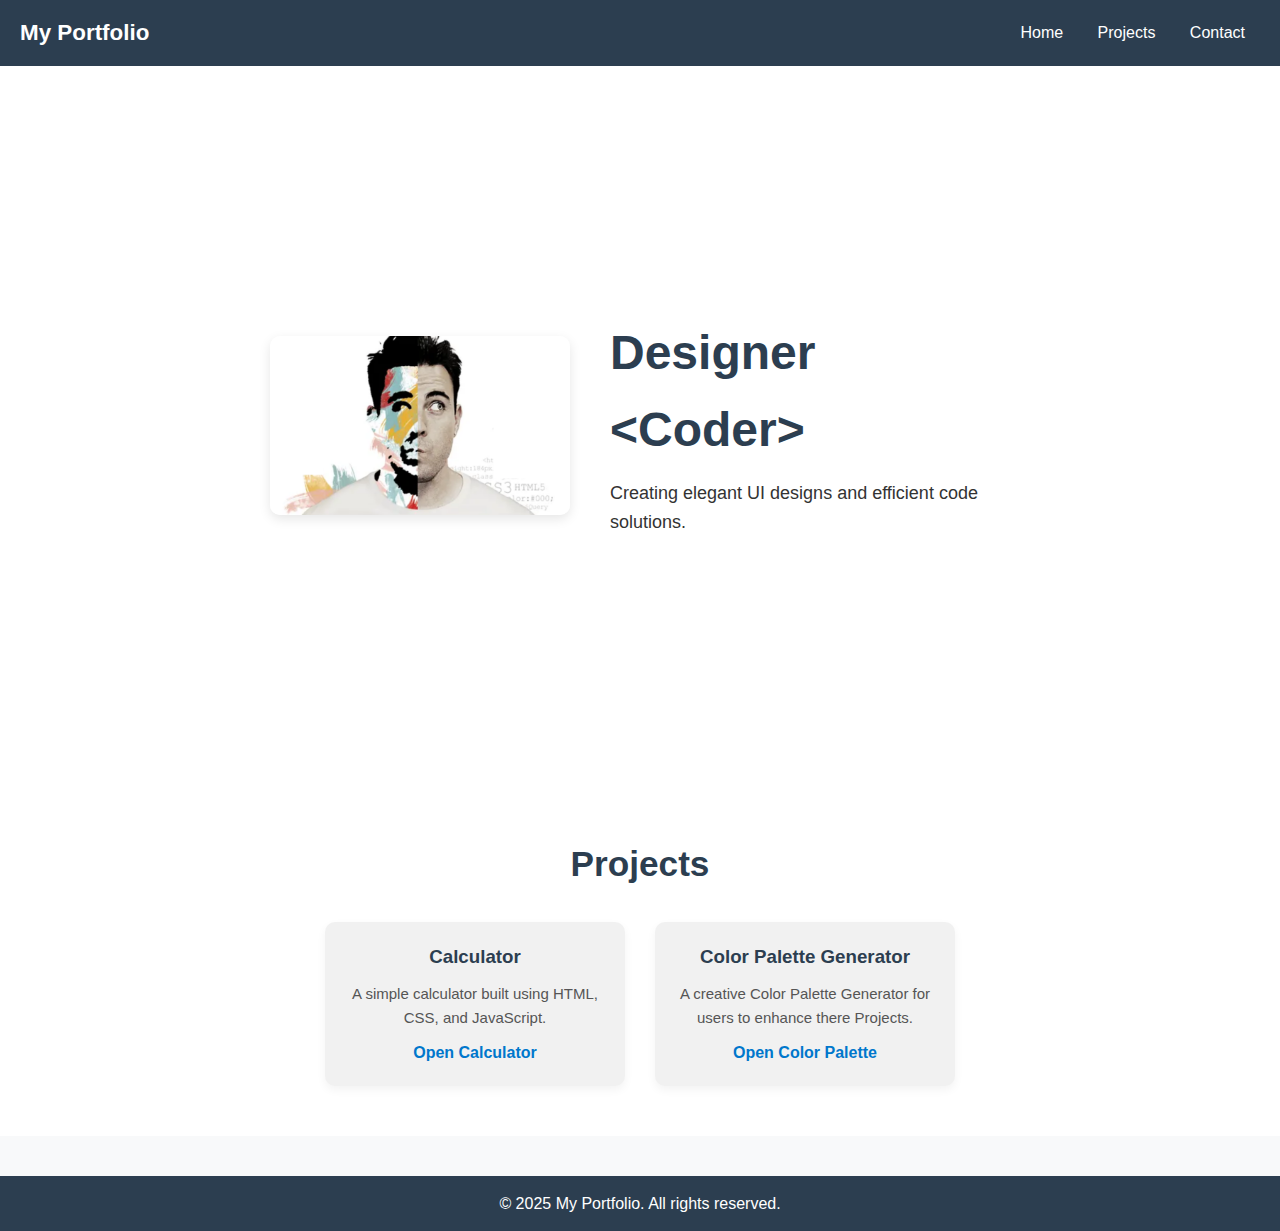
==== index.html @ f6a25319 "Update index.html" ====
<!DOCTYPE html>
<html lang="en">
<head>
  <meta charset="UTF-8" />
  <meta name="viewport" content="width=device-width, initial-scale=1.0"/>
  <title>My Portfolio</title>
  <style>
    * {
      margin: 0;
      padding: 0;
      box-sizing: border-box;
      font-family: 'Segoe UI', Arial, sans-serif;
    }
    body {
      background-color: #f8f9fa;
      color: #333;
      text-align: center;
      line-height: 1.6;
    }
    .navbar {
      background: #2c3e50;
      padding: 15px 20px;
      display: flex;
      justify-content: space-between;
      align-items: center;
      color: white;
      flex-wrap: wrap;
      box-shadow: 0 4px 10px rgba(0, 0, 0, 0.1);
    }
    .navbar a {
      color: white;
      text-decoration: none;
      margin: 0 15px;
      transition: color 0.3s ease;
    }
    .navbar a:hover {
      color: #00bcd4;
    }
    .logo {
      font-weight: bold;
      font-size: 1.4rem;
    }
    .hero {
      display: flex;
      justify-content: center;
      align-items: center;
      min-height: 80vh;
      background: white;
      padding: 40px 20px;
      flex-wrap: wrap;
    }
    .hero-content {
      display: flex;
      align-items: center;
      gap: 40px;
      flex-wrap: wrap;
    }
    .hero-content img {
      width: 300px;
      height: auto;
      border-radius: 10px;
      box-shadow: 0 4px 12px rgba(0, 0, 0, 0.1);
    }
    .hero-text {
      text-align: left;
      max-width: 400px;
    }
    .hero-text h1 {
      font-size: 48px;
      margin-bottom: 10px;
      color: #2c3e50;
    }
    .hero-text p {
      font-size: 18px;
    }
    .projects {
      padding: 50px 20px;
      background: #fff;
    }
    .projects h2 {
      margin-bottom: 30px;
      font-size: 2.2rem;
      color: #2c3e50;
    }
    .project-grid {
      display: flex;
      justify-content: center;
      gap: 30px;
      flex-wrap: wrap;
    }
    .project-card {
      background: #f1f1f1;
      padding: 20px;
      border-radius: 10px;
      width: 300px;
      box-shadow: 0 4px 10px rgba(0, 0, 0, 0.05);
      transition: transform 0.3s ease, box-shadow 0.3s ease;
    }
    .project-card:hover {
      transform: translateY(-5px);
      box-shadow: 0 8px 20px rgba(0, 0, 0, 0.1);
    }
    .project-card img {
      width: 100%;
      border-radius: 8px;
      margin-bottom: 15px;
      box-shadow: 0 4px 12px rgba(0, 0, 0, 0.08);
    }
    .project-card h3 {
      margin-bottom: 10px;
      color: #2c3e50;
    }
    .project-card p {
      font-size: 15px;
      color: #555;
      margin-bottom: 10px;
    }
    .project-card a {
      color: #0077cc;
      text-decoration: none;
      font-weight: bold;
      transition: color 0.2s ease;
    }
    .project-card a:hover {
      color: #005fa3;
    }
    .footer {
      background: #2c3e50;
      color: white;
      padding: 15px;
      margin-top: 40px;
    }

    /* Responsive text */
    @media (max-width: 600px) {
      .hero-text h1 {
        font-size: 32px;
      }
      .hero-text p {
        font-size: 16px;
      }
      .hero-content {
        flex-direction: column;
        align-items: center;
        text-align: center;
      }
      .hero-text {
        text-align: center;
      }
    }
  </style>
</head>
<body>
  <div class="navbar">
    <div class="logo">My Portfolio</div>
    <div>
      <a href="#home">Home</a>
      <a href="#projects">Projects</a>
      <a href="#contact">Contact</a>
    </div>
  </div>

  <div class="hero" id="home">
    <div class="hero-content">
      <img src="images/image.png" alt="Atharva - Designer & Coder">
      <div class="hero-text">
        <h1>Designer &lt;Coder&gt;</h1>
        <p>Creating elegant UI designs and efficient code solutions.</p>
      </div>
    </div>
  </div>

  <div id="projects" class="projects">
    <h2>Projects</h2>
    <div class="project-grid">

      <!-- Project 1: Calculator -->
      <div class="project-card">
        <h3>Calculator</h3>
        <p>A simple calculator built using HTML, CSS, and JavaScript.</p>
        <a href="calculator/calculator.html" target="_blank">Open Calculator</a>
      </div>

      <!-- ✅ Project 2: Image-based UI Mockup -->
      <div class="project-card">
        <h3>Color Palette Generator</h3>
        <p>A creative Color Palette Generator for users to enhance there Projects.</p>
        <a href="colorpalette/colorpalette.html" target="_blank">Open Color Palette</a>
      </div>

    </div>
  </div>

  <div class="footer">
    &copy; 2025 My Portfolio. All rights reserved.
  </div>
</body>
</html>
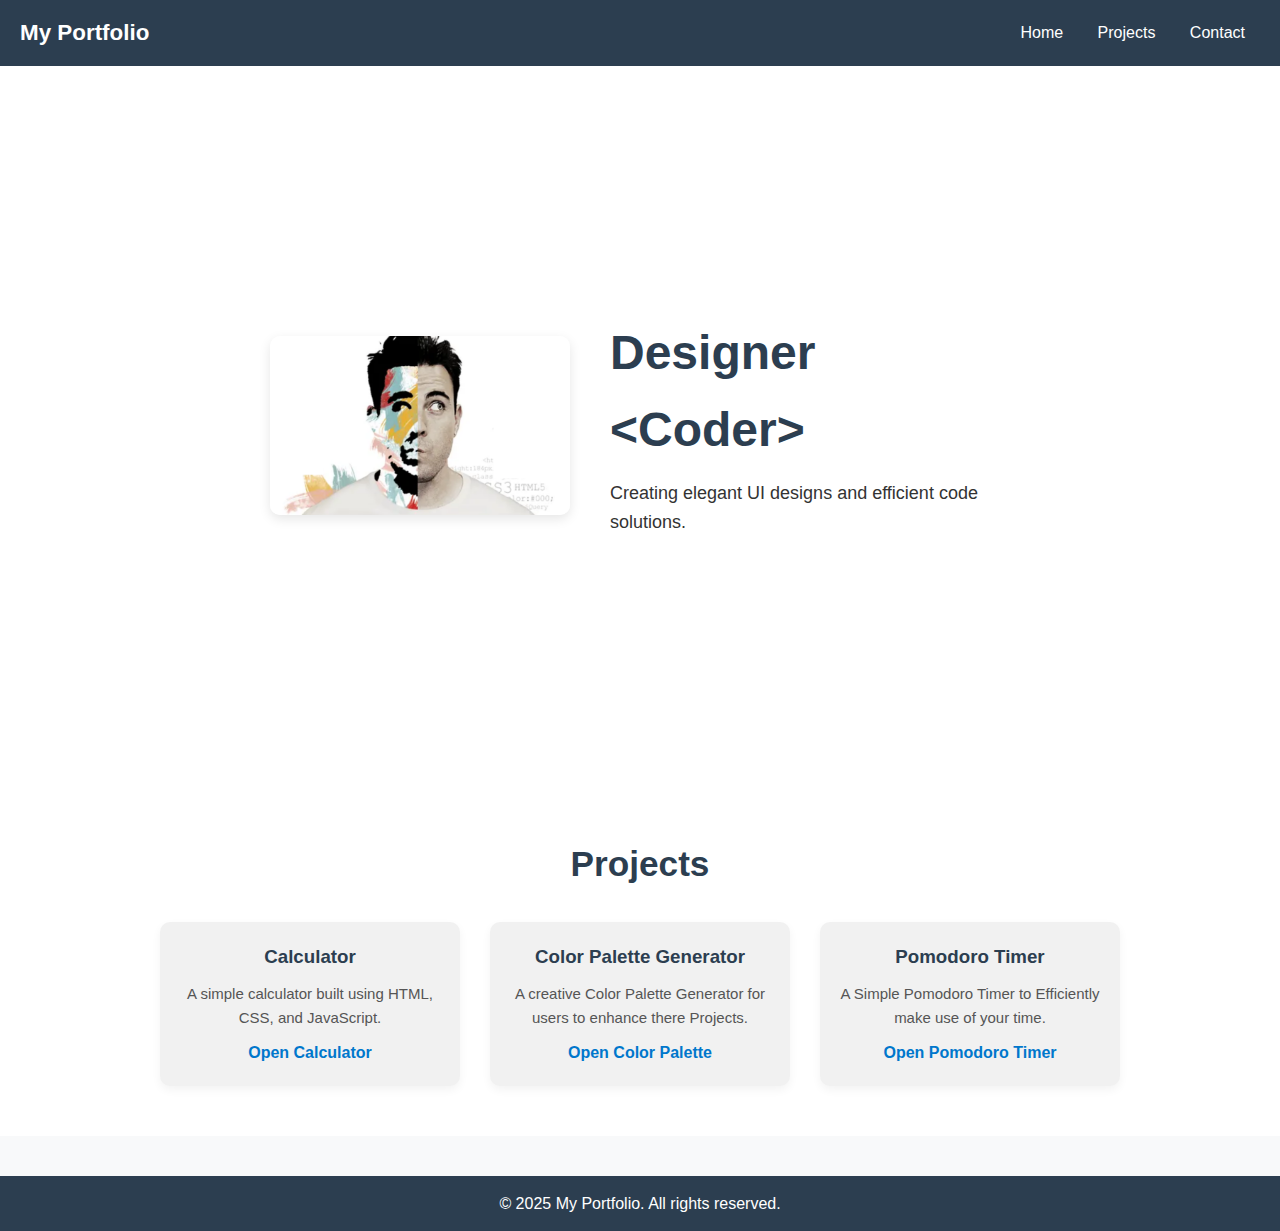
==== commit 7f30fb52: "Update index.html" ====
--- a/index.html
+++ b/index.html
@@ -188,6 +188,13 @@
         <a href="colorpalette/colorpalette.html" target="_blank">Open Color Palette</a>
       </div>
 
+      <!-- ✅ Project 2: Image-based UI Mockup -->
+      <div class="project-card">
+        <h3>Pomodoro Timer</h3>
+        <p>A Simple Pomodoro Timer to Efficiently make use of your time.</p>
+        <a href="pomodoro/pomodoro.html" target="_blank">Open Pomodoro Timer</a>
+      </div>
+
     </div>
   </div>
 
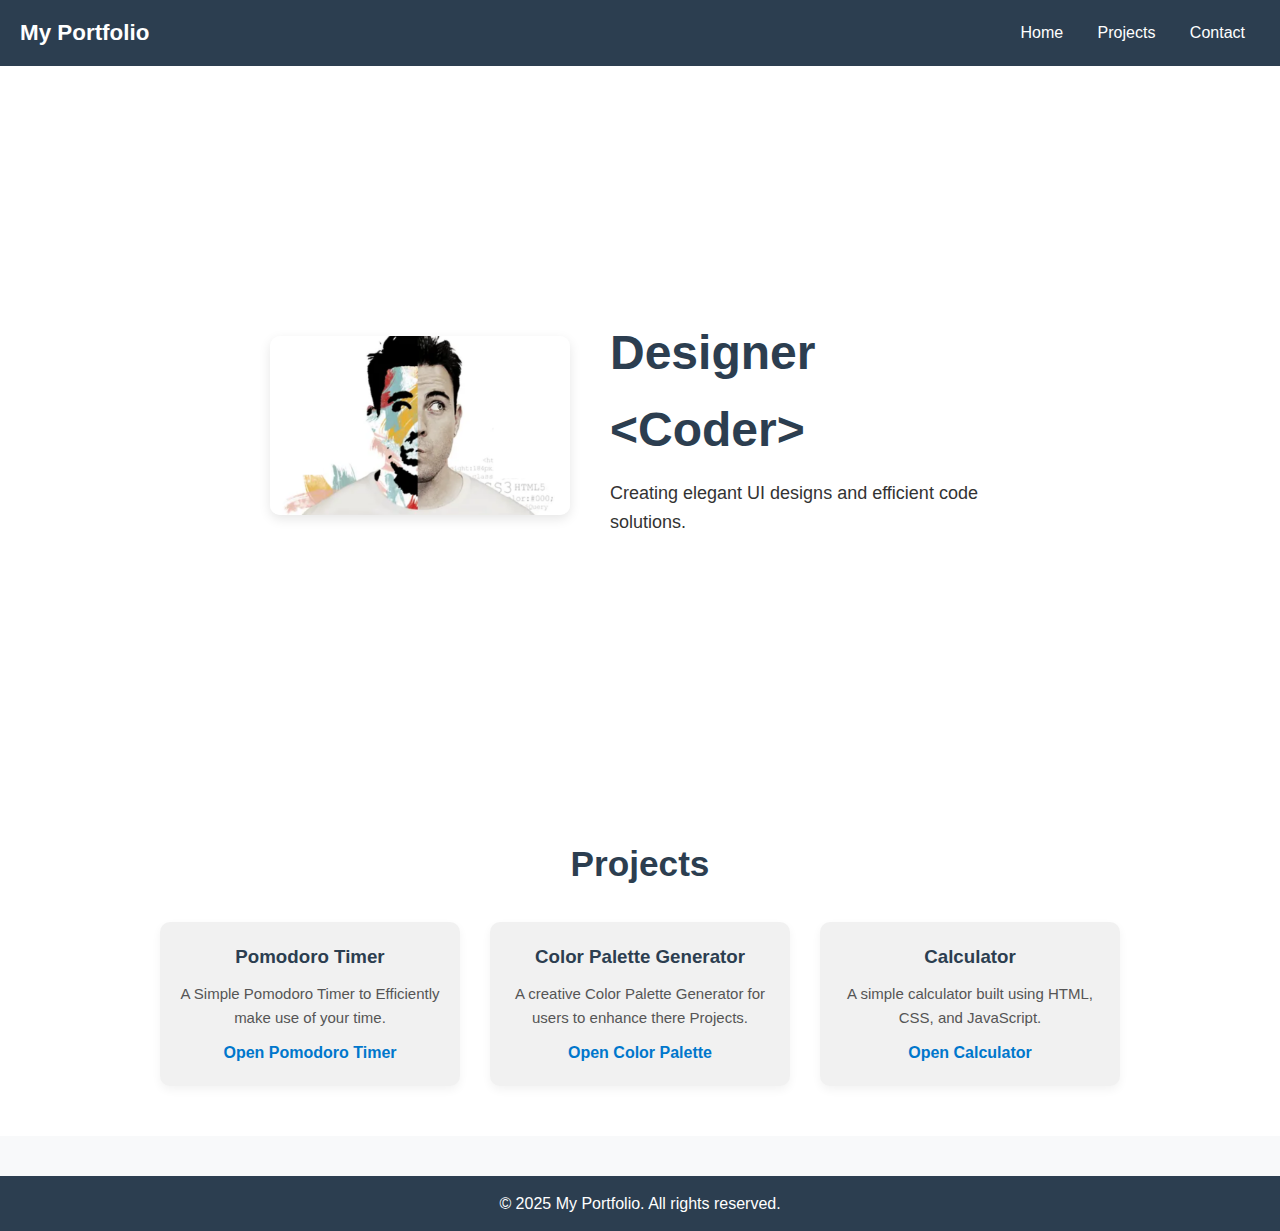
==== commit 6b72f17c: "Update index.html" ====
--- a/index.html
+++ b/index.html
@@ -174,6 +174,20 @@
     <h2>Projects</h2>
     <div class="project-grid">
 
+      <!-- ✅ Project 2: Image-based UI Mockup -->
+      <div class="project-card">
+        <h3>Pomodoro Timer</h3>
+        <p>A Simple Pomodoro Timer to Efficiently make use of your time.</p>
+        <a href="pomodoro/pomodoro.html" target="_blank">Open Pomodoro Timer</a>
+      </div>
+
+      <!-- ✅ Project 2: Image-based UI Mockup -->
+      <div class="project-card">
+        <h3>Color Palette Generator</h3>
+        <p>A creative Color Palette Generator for users to enhance there Projects.</p>
+        <a href="colorpalette/colorpalette.html" target="_blank">Open Color Palette</a>
+      </div>
+
       <!-- Project 1: Calculator -->
       <div class="project-card">
         <h3>Calculator</h3>
@@ -181,20 +195,6 @@
         <a href="calculator/calculator.html" target="_blank">Open Calculator</a>
       </div>
 
-      <!-- ✅ Project 2: Image-based UI Mockup -->
-      <div class="project-card">
-        <h3>Color Palette Generator</h3>
-        <p>A creative Color Palette Generator for users to enhance there Projects.</p>
-        <a href="colorpalette/colorpalette.html" target="_blank">Open Color Palette</a>
-      </div>
-
-      <!-- ✅ Project 2: Image-based UI Mockup -->
-      <div class="project-card">
-        <h3>Pomodoro Timer</h3>
-        <p>A Simple Pomodoro Timer to Efficiently make use of your time.</p>
-        <a href="pomodoro/pomodoro.html" target="_blank">Open Pomodoro Timer</a>
-      </div>
-
     </div>
   </div>
 
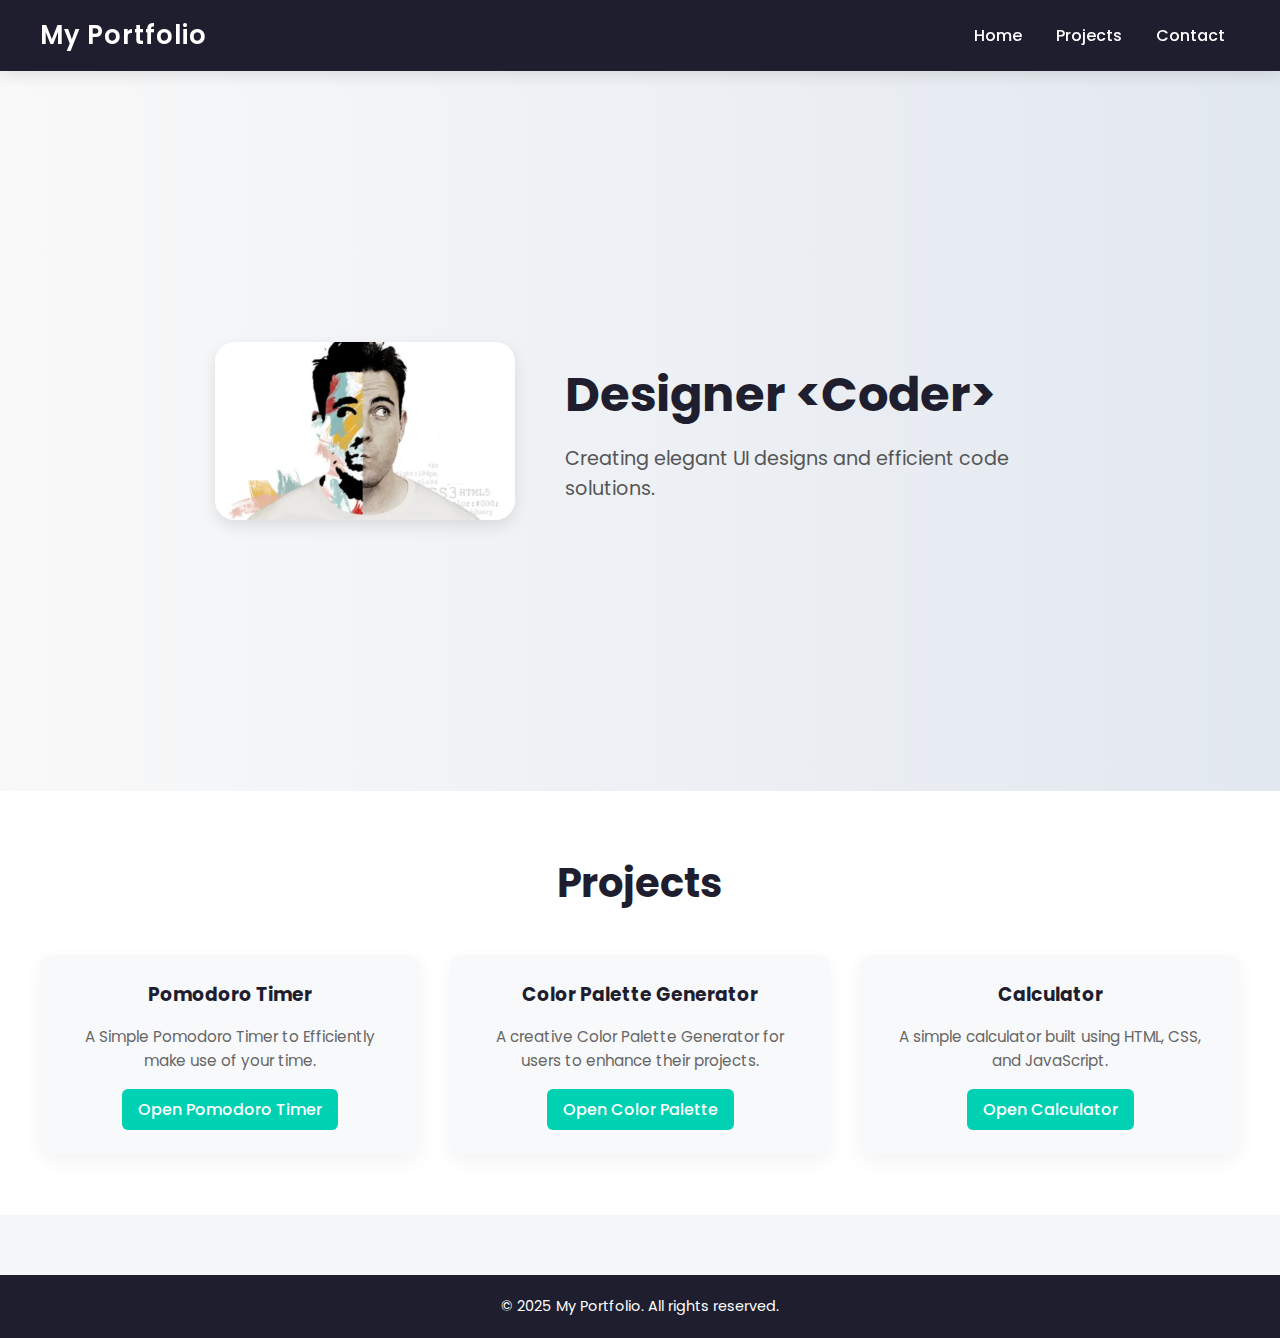
==== commit 107df061: "Update index.html" ====
--- a/index.html
+++ b/index.html
@@ -4,144 +4,147 @@
   <meta charset="UTF-8" />
   <meta name="viewport" content="width=device-width, initial-scale=1.0"/>
   <title>My Portfolio</title>
+  <link href="https://fonts.googleapis.com/css2?family=Poppins:wght@300;400;600&display=swap" rel="stylesheet">
   <style>
     * {
       margin: 0;
       padding: 0;
       box-sizing: border-box;
-      font-family: 'Segoe UI', Arial, sans-serif;
+      font-family: 'Poppins', sans-serif;
     }
     body {
-      background-color: #f8f9fa;
+      background-color: #f4f6f9;
       color: #333;
-      text-align: center;
       line-height: 1.6;
+      scroll-behavior: smooth;
     }
     .navbar {
-      background: #2c3e50;
-      padding: 15px 20px;
+      background: #1e1e2f;
+      padding: 15px 40px;
       display: flex;
       justify-content: space-between;
       align-items: center;
       color: white;
       flex-wrap: wrap;
-      box-shadow: 0 4px 10px rgba(0, 0, 0, 0.1);
+      position: sticky;
+      top: 0;
+      z-index: 1000;
+      box-shadow: 0 4px 15px rgba(0, 0, 0, 0.1);
     }
     .navbar a {
       color: white;
       text-decoration: none;
       margin: 0 15px;
+      font-weight: 500;
       transition: color 0.3s ease;
     }
     .navbar a:hover {
-      color: #00bcd4;
+      color: #00d1b2;
     }
     .logo {
-      font-weight: bold;
-      font-size: 1.4rem;
+      font-weight: 600;
+      font-size: 1.6rem;
+      letter-spacing: 1px;
     }
     .hero {
       display: flex;
       justify-content: center;
       align-items: center;
       min-height: 80vh;
-      background: white;
+      background: linear-gradient(to right, #f9f9f9, #e2e8f0);
       padding: 40px 20px;
       flex-wrap: wrap;
     }
     .hero-content {
       display: flex;
       align-items: center;
-      gap: 40px;
+      gap: 50px;
       flex-wrap: wrap;
     }
     .hero-content img {
       width: 300px;
       height: auto;
-      border-radius: 10px;
-      box-shadow: 0 4px 12px rgba(0, 0, 0, 0.1);
+      border-radius: 20px;
+      box-shadow: 0 6px 16px rgba(0, 0, 0, 0.1);
     }
     .hero-text {
-      text-align: left;
-      max-width: 400px;
+      max-width: 500px;
     }
     .hero-text h1 {
-      font-size: 48px;
-      margin-bottom: 10px;
-      color: #2c3e50;
+      font-size: 3rem;
+      color: #1e1e2f;
     }
     .hero-text p {
-      font-size: 18px;
+      font-size: 1.2rem;
+      margin-top: 10px;
+      color: #555;
     }
     .projects {
-      padding: 50px 20px;
+      padding: 60px 20px;
       background: #fff;
+      text-align: center;
     }
     .projects h2 {
-      margin-bottom: 30px;
-      font-size: 2.2rem;
-      color: #2c3e50;
+      font-size: 2.5rem;
+      margin-bottom: 40px;
+      color: #1e1e2f;
     }
     .project-grid {
-      display: flex;
-      justify-content: center;
+      display: grid;
+      grid-template-columns: repeat(auto-fit, minmax(280px, 1fr));
       gap: 30px;
-      flex-wrap: wrap;
+      padding: 0 20px;
     }
     .project-card {
-      background: #f1f1f1;
+      background: #f8f9fb;
+      padding: 25px;
+      border-radius: 12px;
+      box-shadow: 0 6px 20px rgba(0, 0, 0, 0.05);
+      transition: all 0.3s ease-in-out;
+    }
+    .project-card:hover {
+      transform: translateY(-8px);
+      box-shadow: 0 12px 28px rgba(0, 0, 0, 0.1);
+    }
+    .project-card h3 {
+      margin-bottom: 15px;
+      color: #1e1e2f;
+    }
+    .project-card p {
+      font-size: 0.95rem;
+      color: #666;
+      margin-bottom: 15px;
+    }
+    .project-card a {
+      display: inline-block;
+      padding: 8px 16px;
+      background-color: #00d1b2;
+      color: white;
+      border-radius: 6px;
+      text-decoration: none;
+      font-weight: 500;
+      transition: background-color 0.2s ease;
+    }
+    .project-card a:hover {
+      background-color: #00b89c;
+    }
+    .footer {
+      background: #1e1e2f;
+      color: white;
       padding: 20px;
-      border-radius: 10px;
-      width: 300px;
-      box-shadow: 0 4px 10px rgba(0, 0, 0, 0.05);
-      transition: transform 0.3s ease, box-shadow 0.3s ease;
-    }
-    .project-card:hover {
-      transform: translateY(-5px);
-      box-shadow: 0 8px 20px rgba(0, 0, 0, 0.1);
-    }
-    .project-card img {
-      width: 100%;
-      border-radius: 8px;
-      margin-bottom: 15px;
-      box-shadow: 0 4px 12px rgba(0, 0, 0, 0.08);
-    }
-    .project-card h3 {
-      margin-bottom: 10px;
-      color: #2c3e50;
-    }
-    .project-card p {
-      font-size: 15px;
-      color: #555;
-      margin-bottom: 10px;
-    }
-    .project-card a {
-      color: #0077cc;
-      text-decoration: none;
-      font-weight: bold;
-      transition: color 0.2s ease;
-    }
-    .project-card a:hover {
-      color: #005fa3;
-    }
-    .footer {
-      background: #2c3e50;
-      color: white;
-      padding: 15px;
-      margin-top: 40px;
-    }
-
-    /* Responsive text */
-    @media (max-width: 600px) {
+      margin-top: 60px;
+      text-align: center;
+      font-size: 0.9rem;
+    }
+    @media (max-width: 768px) {
       .hero-text h1 {
-        font-size: 32px;
+        font-size: 2.2rem;
       }
       .hero-text p {
-        font-size: 16px;
+        font-size: 1rem;
       }
       .hero-content {
         flex-direction: column;
-        align-items: center;
         text-align: center;
       }
       .hero-text {
@@ -174,21 +177,18 @@
     <h2>Projects</h2>
     <div class="project-grid">
 
-      <!-- ✅ Project 2: Image-based UI Mockup -->
       <div class="project-card">
         <h3>Pomodoro Timer</h3>
         <p>A Simple Pomodoro Timer to Efficiently make use of your time.</p>
         <a href="pomodoro/pomodoro.html" target="_blank">Open Pomodoro Timer</a>
       </div>
 
-      <!-- ✅ Project 2: Image-based UI Mockup -->
       <div class="project-card">
         <h3>Color Palette Generator</h3>
-        <p>A creative Color Palette Generator for users to enhance there Projects.</p>
+        <p>A creative Color Palette Generator for users to enhance their projects.</p>
         <a href="colorpalette/colorpalette.html" target="_blank">Open Color Palette</a>
       </div>
 
-      <!-- Project 1: Calculator -->
       <div class="project-card">
         <h3>Calculator</h3>
         <p>A simple calculator built using HTML, CSS, and JavaScript.</p>
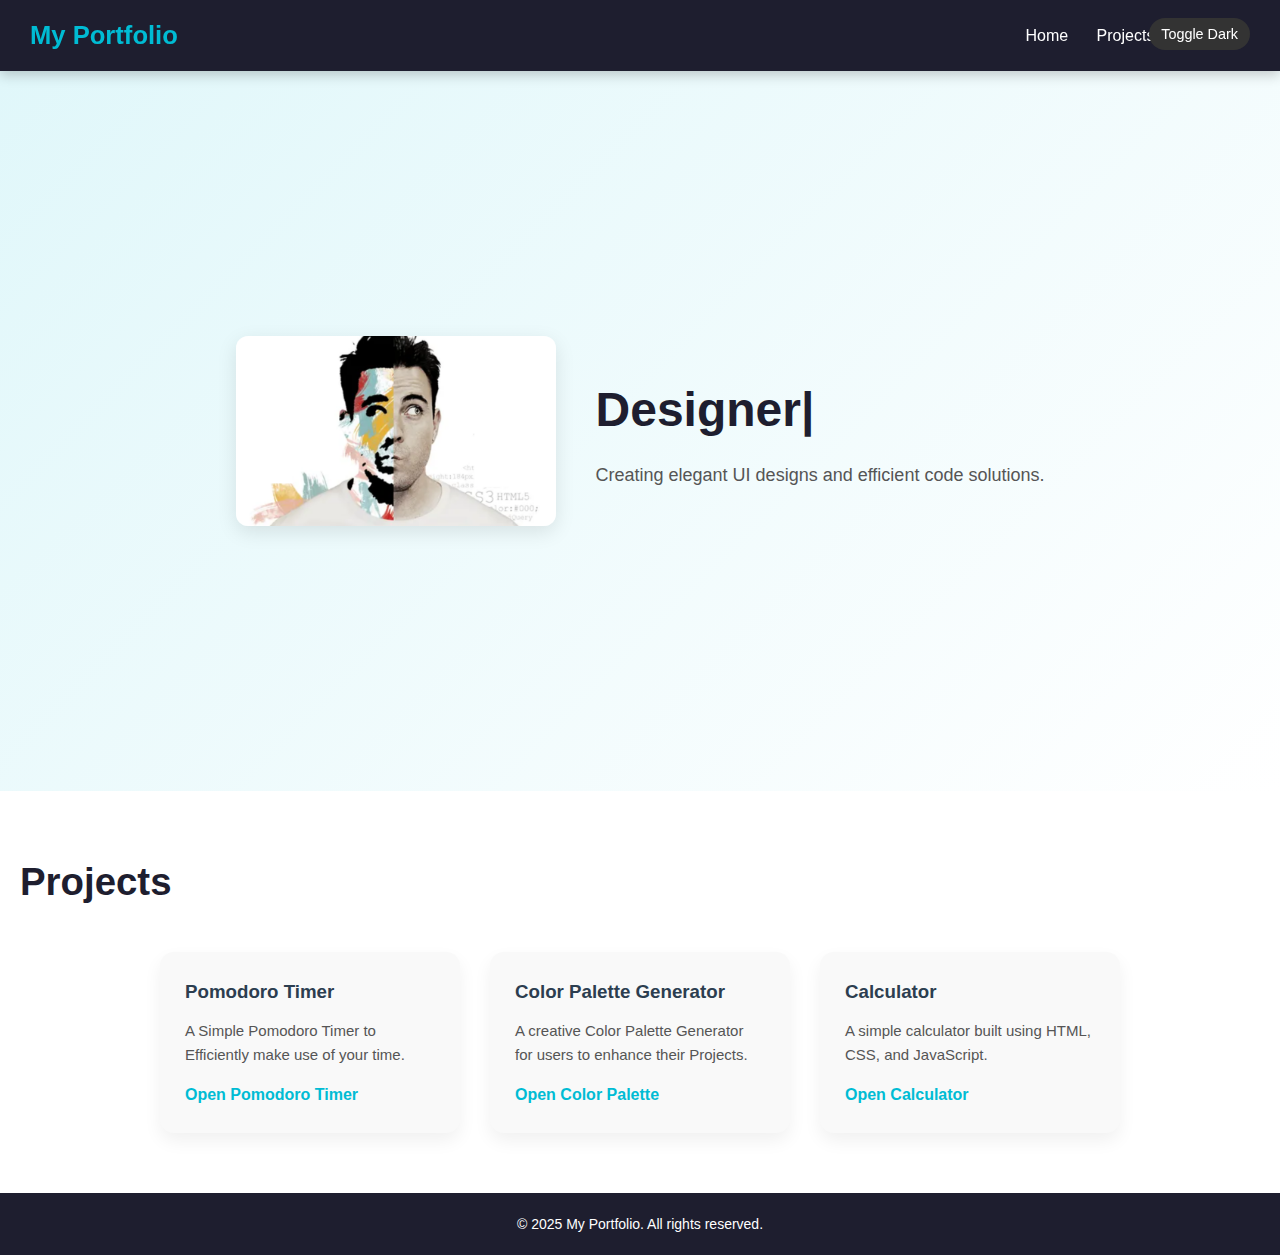
==== commit 43a13de4: "Update index.html" ====
--- a/index.html
+++ b/index.html
@@ -4,152 +4,63 @@
   <meta charset="UTF-8" />
   <meta name="viewport" content="width=device-width, initial-scale=1.0"/>
   <title>My Portfolio</title>
-  <link href="https://fonts.googleapis.com/css2?family=Poppins:wght@300;400;600&display=swap" rel="stylesheet">
+  <link rel="stylesheet" href="style.css">
   <style>
-    * {
-      margin: 0;
-      padding: 0;
-      box-sizing: border-box;
-      font-family: 'Poppins', sans-serif;
+    /* Back to Top Button */
+    #topBtn {
+      display: none;
+      position: fixed;
+      bottom: 20px;
+      right: 20px;
+      z-index: 99;
+      background-color: #007bff;
+      color: white;
+      border: none;
+      padding: 10px 15px;
+      font-size: 18px;
+      border-radius: 50%;
+      cursor: pointer;
+      box-shadow: 0 4px 12px rgba(0, 0, 0, 0.2);
+      transition: background 0.3s ease;
     }
-    body {
-      background-color: #f4f6f9;
-      color: #333;
-      line-height: 1.6;
-      scroll-behavior: smooth;
+
+    #topBtn:hover {
+      background-color: #0056b3;
     }
-    .navbar {
-      background: #1e1e2f;
-      padding: 15px 40px;
-      display: flex;
-      justify-content: space-between;
-      align-items: center;
-      color: white;
-      flex-wrap: wrap;
-      position: sticky;
-      top: 0;
-      z-index: 1000;
-      box-shadow: 0 4px 15px rgba(0, 0, 0, 0.1);
+
+    /* Dark Mode Toggle */
+    .dark-mode {
+      background-color: #121212;
+      color: #e0e0e0;
     }
-    .navbar a {
-      color: white;
-      text-decoration: none;
-      margin: 0 15px;
-      font-weight: 500;
-      transition: color 0.3s ease;
+
+    .dark-mode .navbar,
+    .dark-mode .footer {
+      background-color: #1f1f1f;
     }
-    .navbar a:hover {
-      color: #00d1b2;
+
+    .dark-mode .project-card,
+    .dark-mode .hero,
+    .dark-mode .projects {
+      background-color: #222;
     }
-    .logo {
-      font-weight: 600;
-      font-size: 1.6rem;
-      letter-spacing: 1px;
+
+    .dark-toggle {
+      position: absolute;
+      right: 30px;
+      top: 18px;
+      background: #333;
+      color: #fff;
+      border: none;
+      padding: 8px 12px;
+      border-radius: 20px;
+      cursor: pointer;
+      font-size: 0.9rem;
+      transition: background 0.3s ease;
     }
-    .hero {
-      display: flex;
-      justify-content: center;
-      align-items: center;
-      min-height: 80vh;
-      background: linear-gradient(to right, #f9f9f9, #e2e8f0);
-      padding: 40px 20px;
-      flex-wrap: wrap;
-    }
-    .hero-content {
-      display: flex;
-      align-items: center;
-      gap: 50px;
-      flex-wrap: wrap;
-    }
-    .hero-content img {
-      width: 300px;
-      height: auto;
-      border-radius: 20px;
-      box-shadow: 0 6px 16px rgba(0, 0, 0, 0.1);
-    }
-    .hero-text {
-      max-width: 500px;
-    }
-    .hero-text h1 {
-      font-size: 3rem;
-      color: #1e1e2f;
-    }
-    .hero-text p {
-      font-size: 1.2rem;
-      margin-top: 10px;
-      color: #555;
-    }
-    .projects {
-      padding: 60px 20px;
-      background: #fff;
-      text-align: center;
-    }
-    .projects h2 {
-      font-size: 2.5rem;
-      margin-bottom: 40px;
-      color: #1e1e2f;
-    }
-    .project-grid {
-      display: grid;
-      grid-template-columns: repeat(auto-fit, minmax(280px, 1fr));
-      gap: 30px;
-      padding: 0 20px;
-    }
-    .project-card {
-      background: #f8f9fb;
-      padding: 25px;
-      border-radius: 12px;
-      box-shadow: 0 6px 20px rgba(0, 0, 0, 0.05);
-      transition: all 0.3s ease-in-out;
-    }
-    .project-card:hover {
-      transform: translateY(-8px);
-      box-shadow: 0 12px 28px rgba(0, 0, 0, 0.1);
-    }
-    .project-card h3 {
-      margin-bottom: 15px;
-      color: #1e1e2f;
-    }
-    .project-card p {
-      font-size: 0.95rem;
-      color: #666;
-      margin-bottom: 15px;
-    }
-    .project-card a {
-      display: inline-block;
-      padding: 8px 16px;
-      background-color: #00d1b2;
-      color: white;
-      border-radius: 6px;
-      text-decoration: none;
-      font-weight: 500;
-      transition: background-color 0.2s ease;
-    }
-    .project-card a:hover {
-      background-color: #00b89c;
-    }
-    .footer {
-      background: #1e1e2f;
-      color: white;
-      padding: 20px;
-      margin-top: 60px;
-      text-align: center;
-      font-size: 0.9rem;
-    }
-    @media (max-width: 768px) {
-      .hero-text h1 {
-        font-size: 2.2rem;
-      }
-      .hero-text p {
-        font-size: 1rem;
-      }
-      .hero-content {
-        flex-direction: column;
-        text-align: center;
-      }
-      .hero-text {
-        text-align: center;
-      }
+
+    .dark-toggle:hover {
+      background: #555;
     }
   </style>
 </head>
@@ -161,13 +72,14 @@
       <a href="#projects">Projects</a>
       <a href="#contact">Contact</a>
     </div>
+    <button class="dark-toggle" onclick="toggleDarkMode()">Toggle Dark</button>
   </div>
 
   <div class="hero" id="home">
     <div class="hero-content">
       <img src="images/image.png" alt="Atharva - Designer & Coder">
       <div class="hero-text">
-        <h1>Designer &lt;Coder&gt;</h1>
+        <h1 id="typing">|</h1>
         <p>Creating elegant UI designs and efficient code solutions.</p>
       </div>
     </div>
@@ -176,7 +88,6 @@
   <div id="projects" class="projects">
     <h2>Projects</h2>
     <div class="project-grid">
-
       <div class="project-card">
         <h3>Pomodoro Timer</h3>
         <p>A Simple Pomodoro Timer to Efficiently make use of your time.</p>
@@ -185,7 +96,7 @@
 
       <div class="project-card">
         <h3>Color Palette Generator</h3>
-        <p>A creative Color Palette Generator for users to enhance their projects.</p>
+        <p>A creative Color Palette Generator for users to enhance their Projects.</p>
         <a href="colorpalette/colorpalette.html" target="_blank">Open Color Palette</a>
       </div>
 
@@ -194,12 +105,50 @@
         <p>A simple calculator built using HTML, CSS, and JavaScript.</p>
         <a href="calculator/calculator.html" target="_blank">Open Calculator</a>
       </div>
-
     </div>
   </div>
 
   <div class="footer">
     &copy; 2025 My Portfolio. All rights reserved.
   </div>
+
+  <button onclick="scrollToTop()" id="topBtn" title="Go to top">&#8679;</button>
+
+  <script>
+    // Back to top button
+    const topBtn = document.getElementById("topBtn");
+    window.onscroll = function () {
+      topBtn.style.display = document.documentElement.scrollTop > 100 ? "block" : "none";
+    };
+    function scrollToTop() {
+      window.scrollTo({ top: 0, behavior: "smooth" });
+    }
+
+    // Dark mode toggle
+    function toggleDarkMode() {
+      document.body.classList.toggle("dark-mode");
+    }
+
+    // Typing animation
+    const texts = ["Designer <Coder>", "Creative Thinker", "Problem Solver"];
+    let count = 0;
+    let index = 0;
+    let currentText = "";
+    let letter = "";
+    function type() {
+      if (count === texts.length) count = 0;
+      currentText = texts[count];
+      letter = currentText.slice(0, ++index);
+      document.getElementById("typing").textContent = letter + "|";
+      if (letter.length === currentText.length) {
+        count++;
+        index = 0;
+        setTimeout(type, 2000);
+      } else {
+        setTimeout(type, 100);
+      }
+    }
+    document.addEventListener("DOMContentLoaded", type);
+  </script>
 </body>
 </html>
--- a/style.css
+++ b/style.css
@@ -0,0 +1,167 @@
+/* Reset & Global Styles */
+* {
+  margin: 0;
+  padding: 0;
+  box-sizing: border-box;
+  font-family: 'Segoe UI', Arial, sans-serif;
+}
+
+body {
+  background-color: #f4f6f8;
+  color: #333;
+  line-height: 1.6;
+  scroll-behavior: smooth;
+}
+
+/* Navbar */
+.navbar {
+  background: #1e1e2f;
+  padding: 15px 30px;
+  display: flex;
+  justify-content: space-between;
+  align-items: center;
+  flex-wrap: wrap;
+  box-shadow: 0 4px 12px rgba(0, 0, 0, 0.2);
+  position: sticky;
+  top: 0;
+  z-index: 10;
+}
+
+.logo {
+  font-size: 1.6rem;
+  font-weight: bold;
+  color: #00bcd4;
+}
+
+.navbar a {
+  color: white;
+  text-decoration: none;
+  margin: 0 12px;
+  font-weight: 500;
+  transition: color 0.3s ease;
+}
+
+.navbar a:hover {
+  color: #00bcd4;
+}
+
+/* Hero Section */
+.hero {
+  min-height: 80vh;
+  background: linear-gradient(135deg, #e0f7fa, #fff);
+  display: flex;
+  justify-content: center;
+  align-items: center;
+  padding: 60px 20px;
+  flex-wrap: wrap;
+}
+
+.hero-content {
+  display: flex;
+  gap: 40px;
+  align-items: center;
+  flex-wrap: wrap;
+  max-width: 1000px;
+}
+
+.hero-content img {
+  width: 320px;
+  border-radius: 12px;
+  box-shadow: 0 6px 20px rgba(0, 0, 0, 0.1);
+}
+
+.hero-text {
+  max-width: 450px;
+}
+
+.hero-text h1 {
+  font-size: 3rem;
+  color: #1e1e2f;
+  margin-bottom: 12px;
+}
+
+.hero-text p {
+  font-size: 18px;
+  color: #555;
+}
+
+/* Projects Section */
+.projects {
+  background: #ffffff;
+  padding: 60px 20px;
+}
+
+.projects h2 {
+  font-size: 2.4rem;
+  margin-bottom: 40px;
+  color: #1e1e2f;
+}
+
+.project-grid {
+  display: flex;
+  justify-content: center;
+  gap: 30px;
+  flex-wrap: wrap;
+}
+
+.project-card {
+  background: #f9f9f9;
+  padding: 25px;
+  width: 300px;
+  border-radius: 14px;
+  box-shadow: 0 8px 18px rgba(0, 0, 0, 0.06);
+  transition: transform 0.3s ease, box-shadow 0.3s ease;
+}
+
+.project-card:hover {
+  transform: translateY(-6px);
+  box-shadow: 0 12px 28px rgba(0, 0, 0, 0.12);
+}
+
+.project-card h3 {
+  color: #2c3e50;
+  margin-bottom: 12px;
+}
+
+.project-card p {
+  font-size: 15px;
+  color: #555;
+  margin-bottom: 15px;
+}
+
+.project-card a {
+  color: #00bcd4;
+  font-weight: 600;
+  text-decoration: none;
+  transition: color 0.2s ease;
+}
+
+.project-card a:hover {
+  color: #0097a7;
+}
+
+/* Footer */
+.footer {
+  background: #1e1e2f;
+  color: white;
+  padding: 20px 10px;
+  text-align: center;
+  font-size: 14px;
+}
+
+/* Responsive */
+@media (max-width: 768px) {
+  .hero-content {
+    flex-direction: column;
+    text-align: center;
+  }
+
+  .hero-text h1 {
+    font-size: 2.2rem;
+  }
+
+  .project-grid {
+    flex-direction: column;
+    align-items: center;
+  }
+}
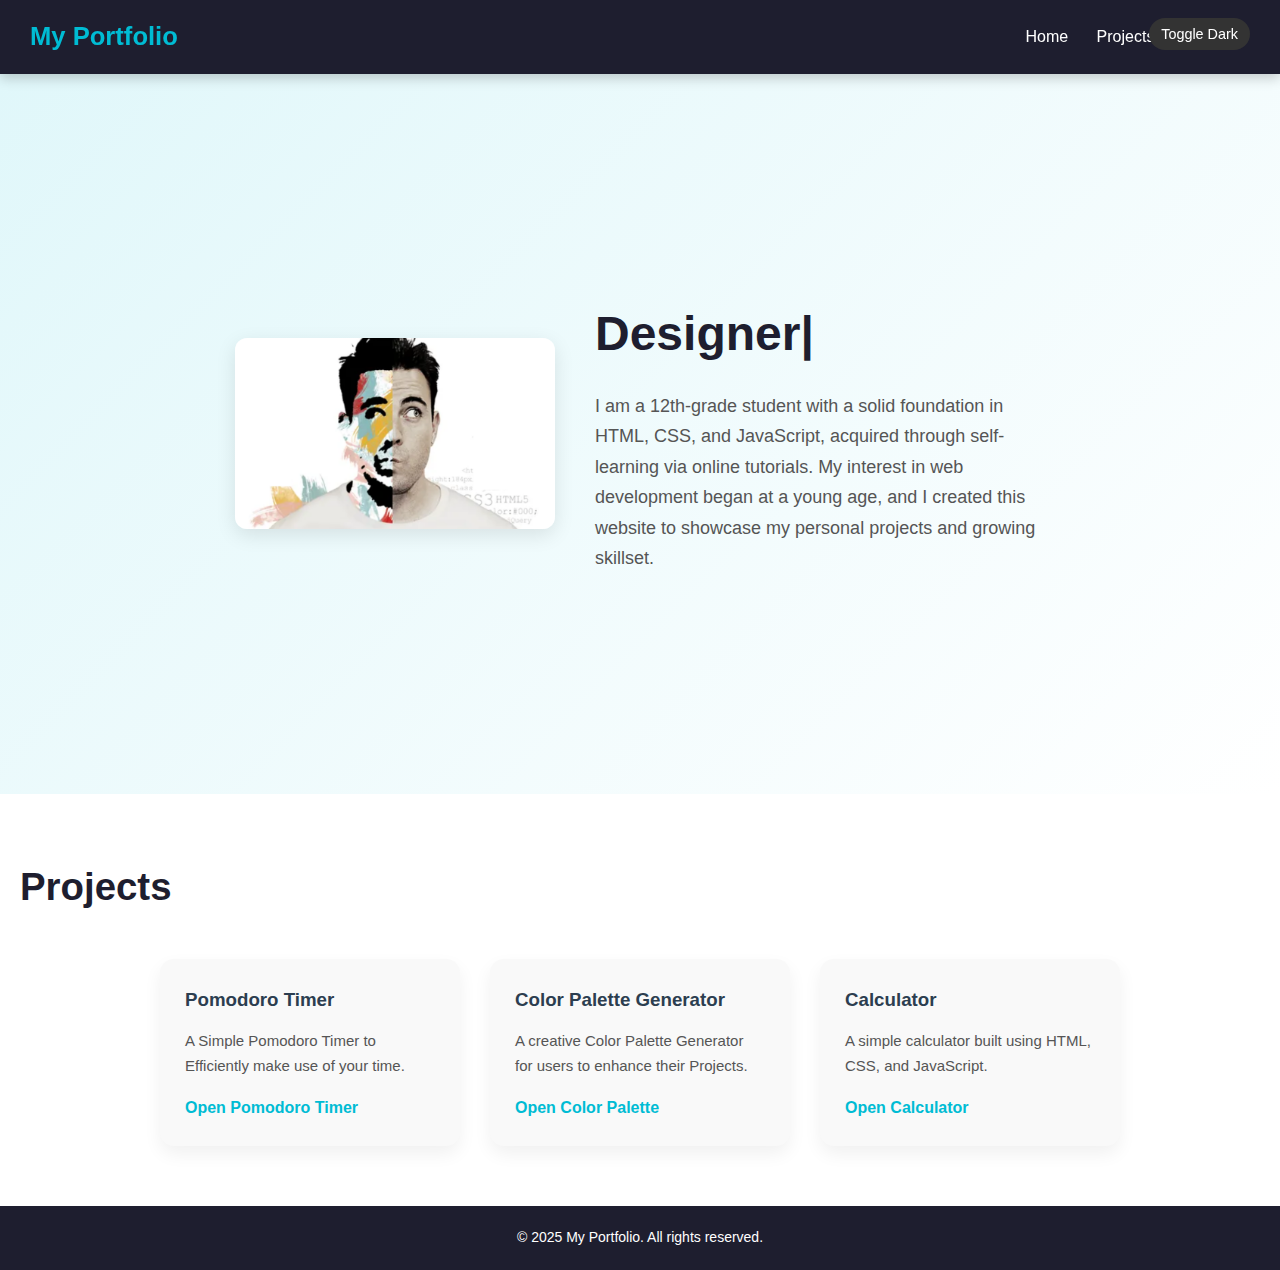
==== commit 413e5a41: "Update index.html" ====
--- a/index.html
+++ b/index.html
@@ -80,7 +80,7 @@
       <img src="images/image.png" alt="Atharva - Designer & Coder">
       <div class="hero-text">
         <h1 id="typing">|</h1>
-        <p>Creating elegant UI designs and efficient code solutions.</p>
+        <p>I am a 12th-grade student with a solid foundation in HTML, CSS, and JavaScript, acquired through self-learning via online tutorials. My interest in web development began at a young age, and I created this website to showcase my personal projects and growing skillset.</p>
       </div>
     </div>
   </div>
--- a/style.css
+++ b/style.css
@@ -9,8 +9,9 @@
 body {
   background-color: #f4f6f8;
   color: #333;
-  line-height: 1.6;
+  line-height: 1.7;
   scroll-behavior: smooth;
+  transition: background-color 0.3s ease, color 0.3s ease;
 }
 
 /* Navbar */
@@ -68,6 +69,11 @@
   width: 320px;
   border-radius: 12px;
   box-shadow: 0 6px 20px rgba(0, 0, 0, 0.1);
+  transition: transform 0.3s ease;
+}
+
+.hero-content img:hover {
+  transform: scale(1.03);
 }
 
 .hero-text {
@@ -77,7 +83,7 @@
 .hero-text h1 {
   font-size: 3rem;
   color: #1e1e2f;
-  margin-bottom: 12px;
+  margin-bottom: 16px;
 }
 
 .hero-text p {
@@ -160,8 +166,20 @@
     font-size: 2.2rem;
   }
 
+  .hero-text p {
+    font-size: 16px;
+  }
+
   .project-grid {
     flex-direction: column;
     align-items: center;
   }
+
+  .navbar {
+    padding: 15px;
+  }
+
+  .navbar a {
+    margin: 8px 10px;
+  }
 }
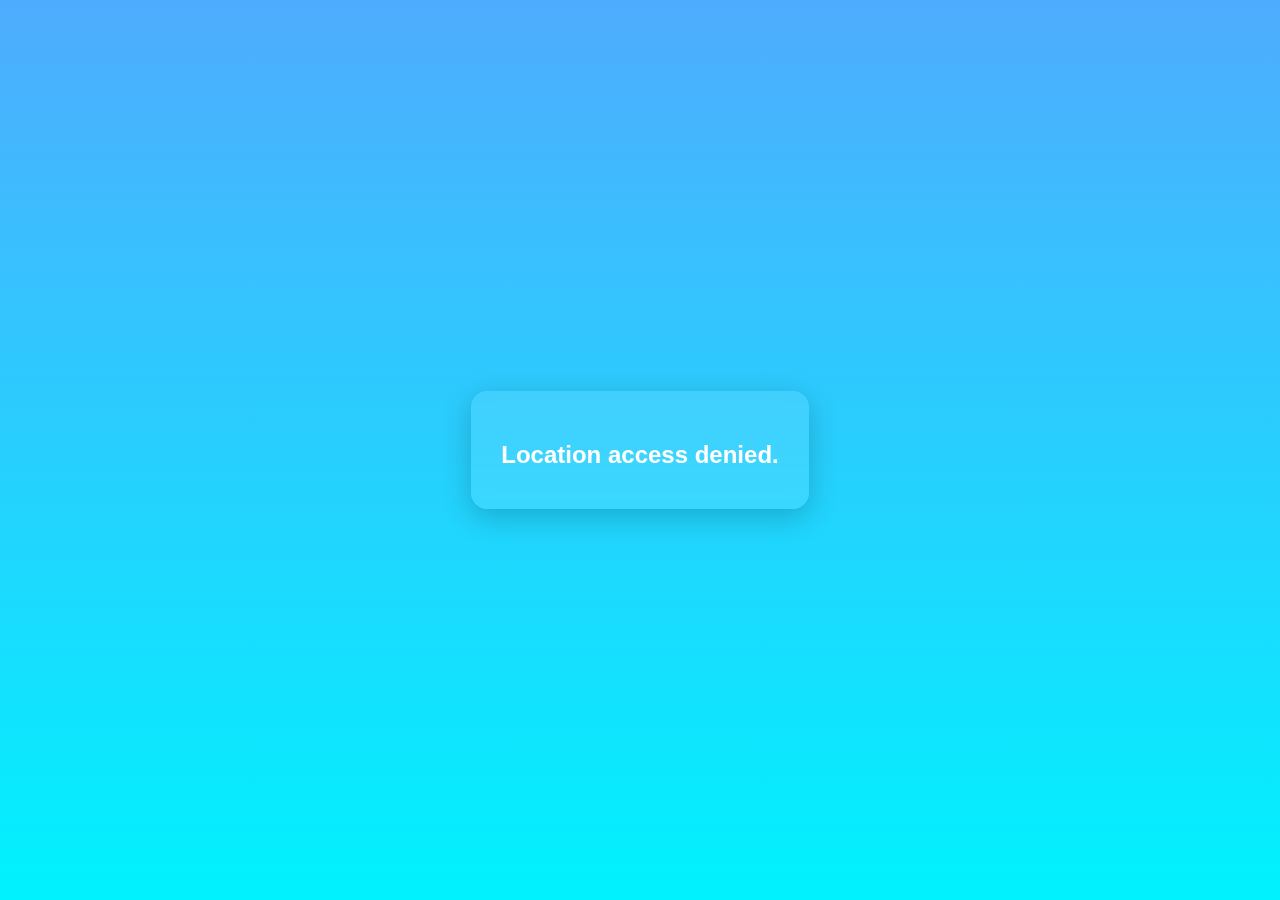
==== commit e90cfe70: "Update index.html" ====
--- a/index.html
+++ b/index.html
@@ -3,152 +3,83 @@
 <head>
   <meta charset="UTF-8" />
   <meta name="viewport" content="width=device-width, initial-scale=1.0"/>
-  <title>My Portfolio</title>
-  <link rel="stylesheet" href="style.css">
+  <title>Weather App</title>
   <style>
-    /* Back to Top Button */
-    #topBtn {
-      display: none;
-      position: fixed;
-      bottom: 20px;
-      right: 20px;
-      z-index: 99;
-      background-color: #007bff;
+    body {
+      margin: 0;
+      font-family: 'Segoe UI', sans-serif;
+      background: linear-gradient(to bottom, #4facfe, #00f2fe);
+      display: flex;
+      justify-content: center;
+      align-items: center;
+      height: 100vh;
       color: white;
-      border: none;
-      padding: 10px 15px;
-      font-size: 18px;
-      border-radius: 50%;
-      cursor: pointer;
-      box-shadow: 0 4px 12px rgba(0, 0, 0, 0.2);
-      transition: background 0.3s ease;
     }
 
-    #topBtn:hover {
-      background-color: #0056b3;
+    .weather-box {
+      background: rgba(255, 255, 255, 0.1);
+      padding: 30px;
+      border-radius: 16px;
+      text-align: center;
+      box-shadow: 0 8px 30px rgba(0, 0, 0, 0.2);
+      backdrop-filter: blur(10px);
     }
 
-    /* Dark Mode Toggle */
-    .dark-mode {
-      background-color: #121212;
-      color: #e0e0e0;
+    .weather-box h2 {
+      margin-bottom: 10px;
     }
 
-    .dark-mode .navbar,
-    .dark-mode .footer {
-      background-color: #1f1f1f;
-    }
-
-    .dark-mode .project-card,
-    .dark-mode .hero,
-    .dark-mode .projects {
-      background-color: #222;
-    }
-
-    .dark-toggle {
-      position: absolute;
-      right: 30px;
-      top: 18px;
-      background: #333;
-      color: #fff;
-      border: none;
-      padding: 8px 12px;
-      border-radius: 20px;
-      cursor: pointer;
-      font-size: 0.9rem;
-      transition: background 0.3s ease;
-    }
-
-    .dark-toggle:hover {
-      background: #555;
+    .weather-box p {
+      margin: 5px 0;
+      font-size: 1.2rem;
     }
   </style>
 </head>
 <body>
-  <div class="navbar">
-    <div class="logo">My Portfolio</div>
-    <div>
-      <a href="#home">Home</a>
-      <a href="#projects">Projects</a>
-      <a href="#contact">Contact</a>
-    </div>
-    <button class="dark-toggle" onclick="toggleDarkMode()">Toggle Dark</button>
+  <div class="weather-box">
+    <h2>Fetching Weather...</h2>
+    <p>Please wait while we detect your location.</p>
   </div>
 
-  <div class="hero" id="home">
-    <div class="hero-content">
-      <img src="images/image.png" alt="Atharva - Designer & Coder">
-      <div class="hero-text">
-        <h1 id="typing">|</h1>
-        <p>I am a 12th-grade student with a solid foundation in HTML, CSS, and JavaScript, acquired through self-learning via online tutorials. My interest in web development began at a young age, and I created this website to showcase my personal projects and growing skillset.</p>
-      </div>
-    </div>
-  </div>
+  <script>
+    const apiKey = "f170abe618fd7725a4b61cd4eff628cc";
+    const weatherBox = document.querySelector(".weather-box");
 
-  <div id="projects" class="projects">
-    <h2>Projects</h2>
-    <div class="project-grid">
-      <div class="project-card">
-        <h3>Pomodoro Timer</h3>
-        <p>A Simple Pomodoro Timer to Efficiently make use of your time.</p>
-        <a href="pomodoro/pomodoro.html" target="_blank">Open Pomodoro Timer</a>
-      </div>
+    window.addEventListener("load", () => {
+      if (navigator.geolocation) {
+        navigator.geolocation.getCurrentPosition(success, error);
+      } else {
+        weatherBox.innerHTML = "<h2>Geolocation Not Supported</h2>";
+      }
+    });
 
-      <div class="project-card">
-        <h3>Color Palette Generator</h3>
-        <p>A creative Color Palette Generator for users to enhance their Projects.</p>
-        <a href="colorpalette/colorpalette.html" target="_blank">Open Color Palette</a>
-      </div>
+    function success(position) {
+      const lat = position.coords.latitude;
+      const lon = position.coords.longitude;
 
-      <div class="project-card">
-        <h3>Calculator</h3>
-        <p>A simple calculator built using HTML, CSS, and JavaScript.</p>
-        <a href="calculator/calculator.html" target="_blank">Open Calculator</a>
-      </div>
-    </div>
-  </div>
+      const apiUrl = `https://api.openweathermap.org/data/2.5/weather?lat=${lat}&lon=${lon}&appid=${apiKey}&units=metric`;
 
-  <div class="footer">
-    &copy; 2025 My Portfolio. All rights reserved.
-  </div>
+      fetch(apiUrl)
+        .then(response => response.json())
+        .then(data => {
+          const city = data.name;
+          const temp = Math.round(data.main.temp);
+          const desc = data.weather[0].description;
 
-  <button onclick="scrollToTop()" id="topBtn" title="Go to top">&#8679;</button>
-
-  <script>
-    // Back to top button
-    const topBtn = document.getElementById("topBtn");
-    window.onscroll = function () {
-      topBtn.style.display = document.documentElement.scrollTop > 100 ? "block" : "none";
-    };
-    function scrollToTop() {
-      window.scrollTo({ top: 0, behavior: "smooth" });
+          weatherBox.innerHTML = `
+            <h2>📍 ${city}</h2>
+            <p>🌡️ Temperature: ${temp}°C</p>
+            <p>🌤️ Condition: ${desc}</p>
+          `;
+        })
+        .catch(() => {
+          weatherBox.innerHTML = "<h2>Failed to fetch weather data.</h2>";
+        });
     }
 
-    // Dark mode toggle
-    function toggleDarkMode() {
-      document.body.classList.toggle("dark-mode");
+    function error() {
+      weatherBox.innerHTML = "<h2>Location access denied.</h2>";
     }
-
-    // Typing animation
-    const texts = ["Designer <Coder>", "Creative Thinker", "Problem Solver"];
-    let count = 0;
-    let index = 0;
-    let currentText = "";
-    let letter = "";
-    function type() {
-      if (count === texts.length) count = 0;
-      currentText = texts[count];
-      letter = currentText.slice(0, ++index);
-      document.getElementById("typing").textContent = letter + "|";
-      if (letter.length === currentText.length) {
-        count++;
-        index = 0;
-        setTimeout(type, 2000);
-      } else {
-        setTimeout(type, 100);
-      }
-    }
-    document.addEventListener("DOMContentLoaded", type);
   </script>
 </body>
 </html>
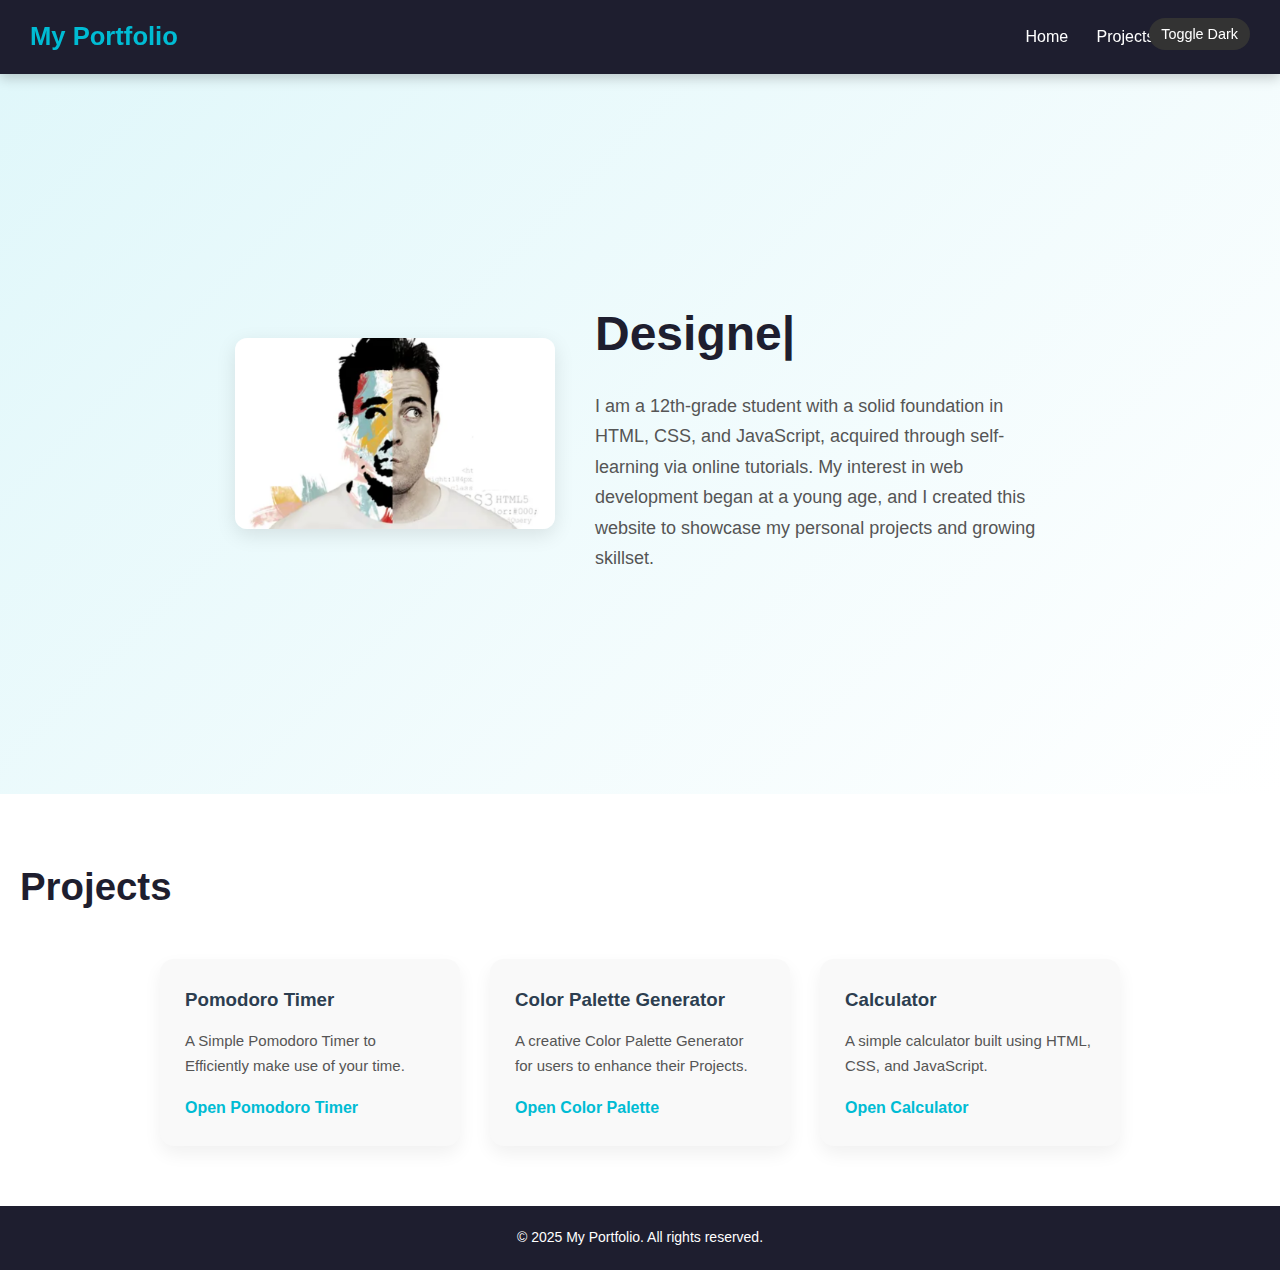
==== commit 85dc4407: "Update index.html" ====
--- a/index.html
+++ b/index.html
@@ -3,83 +3,152 @@
 <head>
   <meta charset="UTF-8" />
   <meta name="viewport" content="width=device-width, initial-scale=1.0"/>
-  <title>Weather App</title>
+  <title>My Portfolio</title>
+  <link rel="stylesheet" href="style.css">
   <style>
-    body {
-      margin: 0;
-      font-family: 'Segoe UI', sans-serif;
-      background: linear-gradient(to bottom, #4facfe, #00f2fe);
-      display: flex;
-      justify-content: center;
-      align-items: center;
-      height: 100vh;
+    /* Back to Top Button */
+    #topBtn {
+      display: none;
+      position: fixed;
+      bottom: 20px;
+      right: 20px;
+      z-index: 99;
+      background-color: #007bff;
       color: white;
+      border: none;
+      padding: 10px 15px;
+      font-size: 18px;
+      border-radius: 50%;
+      cursor: pointer;
+      box-shadow: 0 4px 12px rgba(0, 0, 0, 0.2);
+      transition: background 0.3s ease;
     }
 
-    .weather-box {
-      background: rgba(255, 255, 255, 0.1);
-      padding: 30px;
-      border-radius: 16px;
-      text-align: center;
-      box-shadow: 0 8px 30px rgba(0, 0, 0, 0.2);
-      backdrop-filter: blur(10px);
+    #topBtn:hover {
+      background-color: #0056b3;
     }
 
-    .weather-box h2 {
-      margin-bottom: 10px;
+    /* Dark Mode Toggle */
+    .dark-mode {
+      background-color: #121212;
+      color: #e0e0e0;
     }
 
-    .weather-box p {
-      margin: 5px 0;
-      font-size: 1.2rem;
+    .dark-mode .navbar,
+    .dark-mode .footer {
+      background-color: #1f1f1f;
+    }
+
+    .dark-mode .project-card,
+    .dark-mode .hero,
+    .dark-mode .projects {
+      background-color: #222;
+    }
+
+    .dark-toggle {
+      position: absolute;
+      right: 30px;
+      top: 18px;
+      background: #333;
+      color: #fff;
+      border: none;
+      padding: 8px 12px;
+      border-radius: 20px;
+      cursor: pointer;
+      font-size: 0.9rem;
+      transition: background 0.3s ease;
+    }
+
+    .dark-toggle:hover {
+      background: #555;
     }
   </style>
 </head>
 <body>
-  <div class="weather-box">
-    <h2>Fetching Weather...</h2>
-    <p>Please wait while we detect your location.</p>
+  <div class="navbar">
+    <div class="logo">My Portfolio</div>
+    <div>
+      <a href="#home">Home</a>
+      <a href="#projects">Projects</a>
+      <a href="#contact">Contact</a>
+    </div>
+    <button class="dark-toggle" onclick="toggleDarkMode()">Toggle Dark</button>
   </div>
 
+  <div class="hero" id="home">
+    <div class="hero-content">
+      <img src="images/image.png" alt="Atharva - Designer & Coder">
+      <div class="hero-text">
+        <h1 id="typing">|</h1>
+        <p>I am a 12th-grade student with a solid foundation in HTML, CSS, and JavaScript, acquired through self-learning via online tutorials. My interest in web development began at a young age, and I created this website to showcase my personal projects and growing skillset.</p>
+      </div>
+    </div>
+  </div>
+
+  <div id="projects" class="projects">
+    <h2>Projects</h2>
+    <div class="project-grid">
+      <div class="project-card">
+        <h3>Pomodoro Timer</h3>
+        <p>A Simple Pomodoro Timer to Efficiently make use of your time.</p>
+        <a href="pomodoro/pomodoro.html" target="_blank">Open Pomodoro Timer</a>
+      </div>
+
+      <div class="project-card">
+        <h3>Color Palette Generator</h3>
+        <p>A creative Color Palette Generator for users to enhance their Projects.</p>
+        <a href="colorpalette/colorpalette.html" target="_blank">Open Color Palette</a>
+      </div>
+
+      <div class="project-card">
+        <h3>Calculator</h3>
+        <p>A simple calculator built using HTML, CSS, and JavaScript.</p>
+        <a href="calculator/calculator.html" target="_blank">Open Calculator</a>
+      </div>
+    </div>
+  </div>
+
+  <div class="footer">
+    &copy; 2025 My Portfolio. All rights reserved.
+  </div>
+
+  <button onclick="scrollToTop()" id="topBtn" title="Go to top">&#8679;</button>
+
   <script>
-    const apiKey = "f170abe618fd7725a4b61cd4eff628cc";
-    const weatherBox = document.querySelector(".weather-box");
-
-    window.addEventListener("load", () => {
-      if (navigator.geolocation) {
-        navigator.geolocation.getCurrentPosition(success, error);
-      } else {
-        weatherBox.innerHTML = "<h2>Geolocation Not Supported</h2>";
-      }
-    });
-
-    function success(position) {
-      const lat = position.coords.latitude;
-      const lon = position.coords.longitude;
-
-      const apiUrl = `https://api.openweathermap.org/data/2.5/weather?lat=${lat}&lon=${lon}&appid=${apiKey}&units=metric`;
-
-      fetch(apiUrl)
-        .then(response => response.json())
-        .then(data => {
-          const city = data.name;
-          const temp = Math.round(data.main.temp);
-          const desc = data.weather[0].description;
-
-          weatherBox.innerHTML = `
-            <h2>📍 ${city}</h2>
-            <p>🌡️ Temperature: ${temp}°C</p>
-            <p>🌤️ Condition: ${desc}</p>
-          `;
-        })
-        .catch(() => {
-          weatherBox.innerHTML = "<h2>Failed to fetch weather data.</h2>";
-        });
+    // Back to top button
+    const topBtn = document.getElementById("topBtn");
+    window.onscroll = function () {
+      topBtn.style.display = document.documentElement.scrollTop > 100 ? "block" : "none";
+    };
+    function scrollToTop() {
+      window.scrollTo({ top: 0, behavior: "smooth" });
     }
 
-    function error() {
-      weatherBox.innerHTML = "<h2>Location access denied.</h2>";
+    // Dark mode toggle
+    function toggleDarkMode() {
+      document.body.classList.toggle("dark-mode");
     }
+
+    // Typing animation
+    const texts = ["Designer <Coder>", "Creative Thinker", "Problem Solver"];
+    let count = 0;
+    let index = 0;
+    let currentText = "";
+    let letter = "";
+    function type() {
+      if (count === texts.length) count = 0;
+      currentText = texts[count];
+      letter = currentText.slice(0, ++index);
+      document.getElementById("typing").textContent = letter + "|";
+      if (letter.length === currentText.length) {
+        count++;
+        index = 0;
+        setTimeout(type, 2000);
+      } else {
+        setTimeout(type, 100);
+      }
+    }
+    document.addEventListener("DOMContentLoaded", type);
   </script>
 </body>
 </html>
--- a/style.css
+++ b/style.css
@@ -0,0 +1,185 @@
+/* Reset & Global Styles */
+* {
+  margin: 0;
+  padding: 0;
+  box-sizing: border-box;
+  font-family: 'Segoe UI', Arial, sans-serif;
+}
+
+body {
+  background-color: #f4f6f8;
+  color: #333;
+  line-height: 1.7;
+  scroll-behavior: smooth;
+  transition: background-color 0.3s ease, color 0.3s ease;
+}
+
+/* Navbar */
+.navbar {
+  background: #1e1e2f;
+  padding: 15px 30px;
+  display: flex;
+  justify-content: space-between;
+  align-items: center;
+  flex-wrap: wrap;
+  box-shadow: 0 4px 12px rgba(0, 0, 0, 0.2);
+  position: sticky;
+  top: 0;
+  z-index: 10;
+}
+
+.logo {
+  font-size: 1.6rem;
+  font-weight: bold;
+  color: #00bcd4;
+}
+
+.navbar a {
+  color: white;
+  text-decoration: none;
+  margin: 0 12px;
+  font-weight: 500;
+  transition: color 0.3s ease;
+}
+
+.navbar a:hover {
+  color: #00bcd4;
+}
+
+/* Hero Section */
+.hero {
+  min-height: 80vh;
+  background: linear-gradient(135deg, #e0f7fa, #fff);
+  display: flex;
+  justify-content: center;
+  align-items: center;
+  padding: 60px 20px;
+  flex-wrap: wrap;
+}
+
+.hero-content {
+  display: flex;
+  gap: 40px;
+  align-items: center;
+  flex-wrap: wrap;
+  max-width: 1000px;
+}
+
+.hero-content img {
+  width: 320px;
+  border-radius: 12px;
+  box-shadow: 0 6px 20px rgba(0, 0, 0, 0.1);
+  transition: transform 0.3s ease;
+}
+
+.hero-content img:hover {
+  transform: scale(1.03);
+}
+
+.hero-text {
+  max-width: 450px;
+}
+
+.hero-text h1 {
+  font-size: 3rem;
+  color: #1e1e2f;
+  margin-bottom: 16px;
+}
+
+.hero-text p {
+  font-size: 18px;
+  color: #555;
+}
+
+/* Projects Section */
+.projects {
+  background: #ffffff;
+  padding: 60px 20px;
+}
+
+.projects h2 {
+  font-size: 2.4rem;
+  margin-bottom: 40px;
+  color: #1e1e2f;
+}
+
+.project-grid {
+  display: flex;
+  justify-content: center;
+  gap: 30px;
+  flex-wrap: wrap;
+}
+
+.project-card {
+  background: #f9f9f9;
+  padding: 25px;
+  width: 300px;
+  border-radius: 14px;
+  box-shadow: 0 8px 18px rgba(0, 0, 0, 0.06);
+  transition: transform 0.3s ease, box-shadow 0.3s ease;
+}
+
+.project-card:hover {
+  transform: translateY(-6px);
+  box-shadow: 0 12px 28px rgba(0, 0, 0, 0.12);
+}
+
+.project-card h3 {
+  color: #2c3e50;
+  margin-bottom: 12px;
+}
+
+.project-card p {
+  font-size: 15px;
+  color: #555;
+  margin-bottom: 15px;
+}
+
+.project-card a {
+  color: #00bcd4;
+  font-weight: 600;
+  text-decoration: none;
+  transition: color 0.2s ease;
+}
+
+.project-card a:hover {
+  color: #0097a7;
+}
+
+/* Footer */
+.footer {
+  background: #1e1e2f;
+  color: white;
+  padding: 20px 10px;
+  text-align: center;
+  font-size: 14px;
+}
+
+/* Responsive */
+@media (max-width: 768px) {
+  .hero-content {
+    flex-direction: column;
+    text-align: center;
+  }
+
+  .hero-text h1 {
+    font-size: 2.2rem;
+  }
+
+  .hero-text p {
+    font-size: 16px;
+  }
+
+  .project-grid {
+    flex-direction: column;
+    align-items: center;
+  }
+
+  .navbar {
+    padding: 15px;
+  }
+
+  .navbar a {
+    margin: 8px 10px;
+  }
+}
